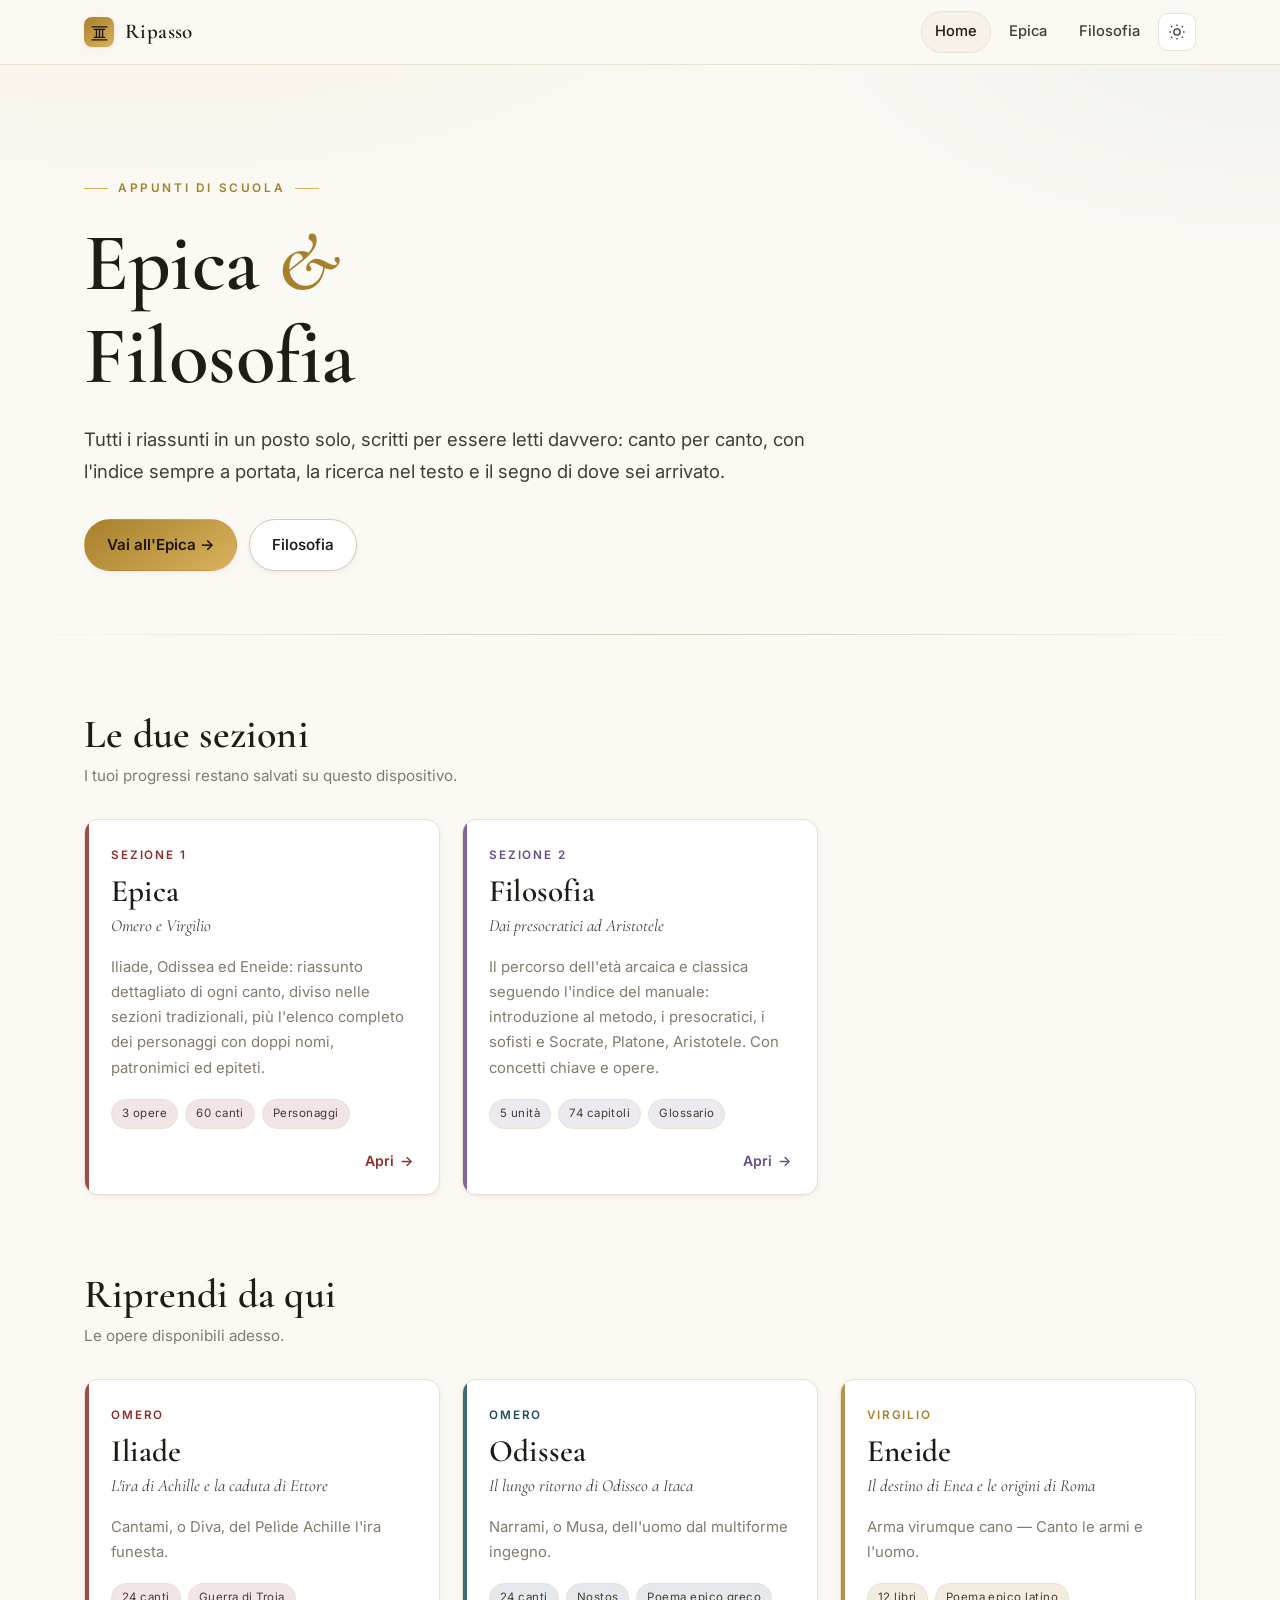
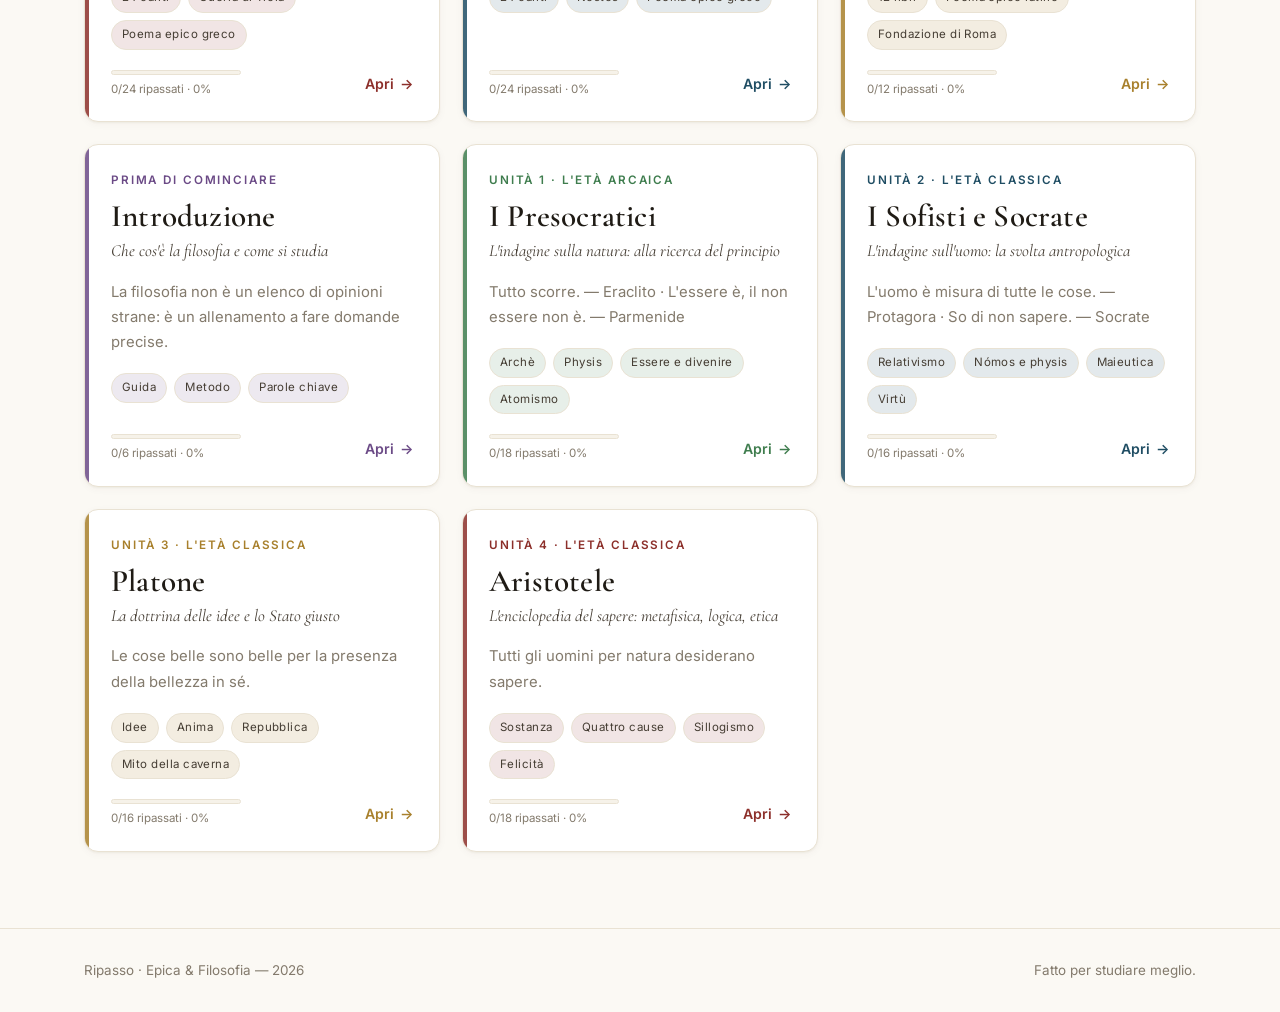
==== index.html @ 03e3e1fe "Add files via upload" ====
<!DOCTYPE html>
<html lang="it">
<head>
<meta charset="utf-8">
<meta name="viewport" content="width=device-width, initial-scale=1">
<title>Ripasso — Epica &amp; Filosofia</title>
<meta name="description" content="Riassunti di Iliade, Odissea, Eneide e appunti di filosofia, in un unico posto, comodi da leggere.">
<meta name="theme-color" content="#fbf9f4">
<link rel="preconnect" href="https://fonts.googleapis.com">
<link rel="preconnect" href="https://fonts.gstatic.com" crossorigin>
<link href="https://fonts.googleapis.com/css2?family=Cormorant+Garamond:ital,wght@0,400;0,600;0,700;1,400;1,600&family=Inter:wght@400;500;600&display=swap" rel="stylesheet">
<link rel="stylesheet" href="assets/css/style.css">
<link rel="icon" href="data:image/svg+xml,<svg xmlns='http://www.w3.org/2000/svg' viewBox='0 0 100 100'><text y='.9em' font-size='90'>🏛️</text></svg>">
</head>
<body>

<header class="site-header">
  <div class="wrap">
    <a class="brand" href="index.html"><span class="mark" aria-hidden="true"><svg viewBox="0 0 24 24" fill="none" stroke="currentColor" stroke-width="1.5" stroke-linecap="round"><path d="M3.5 5.5h17"/><path d="M6 8.5h12"/><path d="M8.5 8.5v9M12 8.5v9M15.5 8.5v9"/><path d="M6 17.5h12"/><path d="M3.5 20.5h17"/></svg></span> Ripasso</a>
    <nav class="nav">
      <a href="index.html" class="active">Home</a>
      <a href="epica.html">Epica</a>
      <a href="filosofia.html">Filosofia</a>
      <button class="icon-btn" data-toggle-tema title="Cambia tema" aria-label="Cambia tema">
        <svg class="icon-moon" viewBox="0 0 24 24" fill="none" stroke="currentColor" stroke-width="1.8"><path d="M21 12.8A9 9 0 1 1 11.2 3a7 7 0 0 0 9.8 9.8Z"/></svg>
        <svg class="icon-sun" viewBox="0 0 24 24" fill="none" stroke="currentColor" stroke-width="1.8"><circle cx="12" cy="12" r="4.2"/><path d="M12 2v2m0 16v2M4.2 4.2l1.5 1.5m12.6 12.6 1.5 1.5M2 12h2m16 0h2M4.2 19.8l1.5-1.5M18.3 5.7l1.5-1.5"/></svg>
      </button>
    </nav>
  </div>
</header>

<section class="hero">
  <div class="wrap">
    <p class="eyebrow">Appunti di scuola</p>
    <h1>Epica <em>&amp;</em><br>Filosofia</h1>
    <p class="lead">Tutti i riassunti in un posto solo, scritti per essere letti davvero: canto per canto, con l'indice sempre a portata, la ricerca nel testo e il segno di dove sei arrivato.</p>
    <div class="hero-actions">
      <a class="btn btn-primary" href="epica.html">Vai all'Epica →</a>
      <a class="btn" href="filosofia.html">Filosofia</a>
    </div>
  </div>
</section>

<section class="section">
  <div class="wrap">
    <div class="section-head">
      <div>
        <h2>Le due sezioni</h2>
        <p>I tuoi progressi restano salvati su questo dispositivo.</p>
      </div>
    </div>
    <div class="grid">
      <a class="card" href="epica.html" data-colore="rosso">
        <span class="kicker">Sezione 1</span>
        <h3>Epica</h3>
        <p class="sub">Omero e Virgilio</p>
        <p class="desc">Iliade, Odissea ed Eneide: riassunto dettagliato di ogni canto, diviso nelle sezioni tradizionali, più l'elenco completo dei personaggi con doppi nomi, patronimici ed epiteti.</p>
        <div class="tags"><span class="tag">3 opere</span><span class="tag">60 canti</span><span class="tag">Personaggi</span></div>
        <div class="card-foot"><span></span><span class="go">Apri <span>→</span></span></div>
      </a>
      <a class="card" href="filosofia.html" data-colore="viola">
        <span class="kicker">Sezione 2</span>
        <h3>Filosofia</h3>
        <p class="sub">Dai presocratici ad Aristotele</p>
        <p class="desc">Il percorso dell'età arcaica e classica seguendo l'indice del manuale: introduzione al metodo, i presocratici, i sofisti e Socrate, Platone, Aristotele. Con concetti chiave e opere.</p>
        <div class="tags"><span class="tag">5 unità</span><span class="tag">74 capitoli</span><span class="tag">Glossario</span></div>
        <div class="card-foot"><span></span><span class="go">Apri <span>→</span></span></div>
      </a>
    </div>
  </div>
</section>

<section class="section" style="padding-top:0">
  <div class="wrap">
    <div class="section-head"><div><h2>Riprendi da qui</h2><p>Le opere disponibili adesso.</p></div></div>
    <div class="grid" id="griglia-tutte"></div>
  </div>
</section>

<footer class="site-footer">
  <div class="wrap">
    <span>Ripasso · Epica &amp; Filosofia — <span data-anno></span></span>
    <span>Fatto per studiare meglio.</span>
  </div>
</footer>

<button class="top-btn" aria-label="Torna su">
  <svg viewBox="0 0 24 24" fill="none" stroke="currentColor" stroke-width="2" width="18" height="18"><path d="m6 15 6-6 6 6"/></svg>
</button>

<script src="assets/js/data-epica.js"></script>
<script src="assets/js/data-filosofia.js"></script>
<script src="assets/js/app.js"></script>
<script>
  document.addEventListener("DOMContentLoaded", () => {
    const tutte = { ...EPICA, ...FILOSOFIA };
    const ordine = [...EPICA_ORDINE, ...FILOSOFIA_ORDINE];
    renderGriglia("#griglia-tutte", tutte, ordine);
  });
</script>
</body>
</html>
---- assets/css/style.css ----
/* ============================================================
   RIPASSO — Epica & Filosofia
   Foglio di stile unico. Temi chiaro/scuro via [data-theme].
   ============================================================ */

/* ---------- Reset ---------- */
*, *::before, *::after { box-sizing: border-box; }
* { margin: 0; padding: 0; }
html { -webkit-text-size-adjust: 100%; scroll-behavior: smooth; }
img, svg { display: block; max-width: 100%; }
button, input, select { font: inherit; color: inherit; }
a { color: inherit; text-decoration: none; }
ul { list-style: none; }

/* ---------- Design tokens ---------- */
:root {
  --bg:            #fbf9f4;
  --bg-2:          #fffefb;
  --surface:       #ffffff;
  --surface-2:     #f6f2e9;
  --ink:           #1f1b15;
  --ink-2:         #453d33;
  --ink-3:         #837a6c;
  --line:          #e9e2d3;
  --line-2:        #d6cbb4;
  --gold:          #a8802c;
  --gold-soft:     #d9b25e;
  --accent:        #8c2f2a;
  --accent-2:      #1f4d63;
  --ok:            #3f7d4e;
  --shadow-sm:     0 1px 2px rgba(70,55,25,.05), 0 2px 8px rgba(70,55,25,.04);
  --shadow-md:     0 4px 12px rgba(70,55,25,.06), 0 12px 30px rgba(70,55,25,.07);
  --shadow-lg:     0 12px 40px rgba(70,55,25,.11);
  --radius:        14px;
  --radius-sm:     9px;
  --maxw:          1180px;
  --serif:         "Cormorant Garamond", "Iowan Old Style", Palatino, "Palatino Linotype", Georgia, serif;
  --sans:          "Inter", -apple-system, BlinkMacSystemFont, "Segoe UI", Roboto, Helvetica, Arial, sans-serif;
  --paper: radial-gradient(1100px 520px at 12% -12%, rgba(216,178,94,.13), transparent 62%),
           radial-gradient(900px 460px at 100% 0%, rgba(31,77,99,.05), transparent 58%);
}

[data-theme="dark"] {
  --bg:            #12100e;
  --bg-2:          #171410;
  --surface:       #1c1916;
  --surface-2:     #232019;
  --ink:           #f0e9dc;
  --ink-2:         #cabfae;
  --ink-3:         #9a8f7e;
  --line:          #302a22;
  --line-2:        #443b2e;
  --gold:          #e0b968;
  --gold-soft:     #b8934a;
  --accent:        #d8756c;
  --accent-2:      #7fb4cf;
  --ok:            #79b98a;
  --shadow-sm:     0 1px 2px rgba(0,0,0,.4);
  --shadow-md:     0 6px 18px rgba(0,0,0,.45);
  --shadow-lg:     0 18px 50px rgba(0,0,0,.55);
  --paper: radial-gradient(1200px 600px at 12% -10%, rgba(224,185,104,.10), transparent 60%),
           radial-gradient(900px 500px at 100% 0%, rgba(127,180,207,.08), transparent 55%);
}

/* Accenti tematici per opera */
[data-colore="rosso"]  { --tema: #8c2f2a; --tema-soft: rgba(140,47,42,.12); }
[data-colore="blu"]    { --tema: #1f4d63; --tema-soft: rgba(31,77,99,.12); }
[data-colore="oro"]    { --tema: #a8802c; --tema-soft: rgba(168,128,44,.14); }
[data-colore="verde"]  { --tema: #3f7d4e; --tema-soft: rgba(63,125,78,.12); }
[data-colore="viola"]  { --tema: #6b4a86; --tema-soft: rgba(107,74,134,.12); }
[data-theme="dark"] [data-colore="rosso"] { --tema: #d8756c; --tema-soft: rgba(216,117,108,.14); }
[data-theme="dark"] [data-colore="blu"]   { --tema: #7fb4cf; --tema-soft: rgba(127,180,207,.14); }
[data-theme="dark"] [data-colore="oro"]   { --tema: #e0b968; --tema-soft: rgba(224,185,104,.14); }
[data-theme="dark"] [data-colore="verde"] { --tema: #79b98a; --tema-soft: rgba(121,185,138,.14); }
[data-theme="dark"] [data-colore="viola"] { --tema: #b592d4; --tema-soft: rgba(181,146,212,.14); }

/* ---------- Base ---------- */
body {
  font-family: var(--sans);
  font-size: 16.5px;
  line-height: 1.7;
  color: var(--ink);
  background-color: var(--bg);
  background-image: var(--paper);
  background-attachment: fixed;
  -webkit-font-smoothing: antialiased;
  min-height: 100vh;
  display: flex;
  flex-direction: column;
}
::selection { background: var(--gold-soft); color: #1a1509; }
h1, h2, h3, h4 { font-family: var(--serif); font-weight: 600; line-height: 1.15; letter-spacing: .2px; }
.wrap { width: 100%; max-width: var(--maxw); margin-inline: auto; padding-inline: clamp(18px, 4vw, 34px); }

/* ---------- Header ---------- */
.site-header {
  position: sticky; top: 0; z-index: 50;
  backdrop-filter: saturate(160%) blur(14px);
  -webkit-backdrop-filter: saturate(160%) blur(14px);
  background: color-mix(in srgb, var(--bg) 82%, transparent);
  border-bottom: 1px solid var(--line);
}
.site-header .wrap { display: flex; align-items: center; gap: 22px; height: 64px; }
.brand { display: flex; align-items: center; gap: 11px; font-family: var(--serif); font-size: 1.32rem; font-weight: 600; letter-spacing: .4px; }
.brand .mark {
  width: 30px; height: 30px; flex: none; border-radius: 8px;
  display: grid; place-items: center;
  background: linear-gradient(145deg, var(--gold), var(--gold-soft));
  color: #1d1608; box-shadow: var(--shadow-sm);
}
.brand .mark svg { width: 21px; height: 21px; }
.nav { margin-left: auto; display: flex; align-items: center; gap: 4px; }
.nav a {
  padding: 8px 14px; border-radius: 999px; font-size: .92rem; font-weight: 500; color: var(--ink-2);
  transition: background .18s, color .18s;
}
.nav a:hover { background: var(--surface-2); color: var(--ink); }
.nav a.active { color: var(--ink); background: var(--surface-2); box-shadow: inset 0 0 0 1px var(--line); }
.icon-btn {
  width: 38px; height: 38px; display: grid; place-items: center;
  border: 1px solid var(--line); background: var(--surface); border-radius: 10px;
  cursor: pointer; color: var(--ink-2); transition: .18s;
}
.icon-btn:hover { color: var(--ink); border-color: var(--line-2); transform: translateY(-1px); }
.icon-btn svg { width: 18px; height: 18px; }
[data-theme="dark"] .icon-sun { display: none; }
:root:not([data-theme="dark"]) .icon-moon { display: none; }

/* ---------- Hero ---------- */
.hero { padding: clamp(56px, 9vw, 104px) 0 clamp(38px, 6vw, 64px); position: relative; overflow: hidden; }
.hero::after {
  content: ""; position: absolute; inset: auto 0 0 0; height: 1px;
  background: linear-gradient(90deg, transparent, var(--line-2), transparent);
}
.eyebrow {
  font-size: .74rem; letter-spacing: .22em; text-transform: uppercase;
  color: var(--gold); font-weight: 600; margin-bottom: 18px;
  display: inline-flex; align-items: center; gap: 10px;
}
.eyebrow::before, .eyebrow::after { content: ""; width: 24px; height: 1px; background: var(--gold-soft); }
.hero h1 { font-size: clamp(2.9rem, 7.5vw, 5.1rem); letter-spacing: -.5px; }
.hero h1 em { font-style: italic; color: var(--gold); }
.hero p.lead { font-size: clamp(1.02rem, 1.6vw, 1.16rem); color: var(--ink-2); max-width: 62ch; margin-top: 20px; }
.hero-actions { display: flex; flex-wrap: wrap; gap: 12px; margin-top: 32px; }
.btn {
  display: inline-flex; align-items: center; gap: 9px;
  padding: 12px 22px; border-radius: 999px; font-size: .95rem; font-weight: 550;
  border: 1px solid var(--line-2); background: var(--surface); color: var(--ink);
  cursor: pointer; transition: .2s; box-shadow: var(--shadow-sm);
}
.btn:hover { transform: translateY(-2px); box-shadow: var(--shadow-md); border-color: var(--gold-soft); }
.btn-primary { background: linear-gradient(145deg, var(--gold), var(--gold-soft)); color: #1d1608; border-color: transparent; font-weight: 600; }
[data-theme="dark"] .btn-primary { color: #17120a; }

/* ---------- Sezioni ---------- */
.section { padding: clamp(44px, 6vw, 76px) 0; }
.section-head { display: flex; align-items: flex-end; justify-content: space-between; gap: 24px; margin-bottom: 30px; flex-wrap: wrap; }
.section-head h2 { font-size: clamp(1.85rem, 3.4vw, 2.5rem); }
.section-head p { color: var(--ink-3); font-size: .95rem; margin-top: 6px; }

/* ---------- Griglia opere ---------- */
.grid { display: grid; gap: 22px; grid-template-columns: repeat(auto-fill, minmax(290px, 1fr)); }
.card {
  position: relative; display: flex; flex-direction: column;
  background: var(--surface); border: 1px solid var(--line); border-radius: var(--radius);
  padding: 26px 26px 22px; overflow: hidden;
  box-shadow: var(--shadow-sm); transition: transform .22s cubic-bezier(.3,.8,.4,1), box-shadow .22s, border-color .22s;
}
.card::before { content: ""; position: absolute; inset: 0 auto 0 0; width: 4px; background: var(--tema, var(--gold)); opacity: .85; }
.card:hover { transform: translateY(-4px); box-shadow: var(--shadow-md); border-color: var(--line-2); }
.card .kicker { font-size: .73rem; letter-spacing: .16em; text-transform: uppercase; color: var(--tema, var(--gold)); font-weight: 600; }
.card h3 { font-size: 1.95rem; margin: 8px 0 2px; }
.card .sub { font-family: var(--serif); font-size: 1.06rem; color: var(--ink-2); font-style: italic; }
.card .desc { font-size: .93rem; color: var(--ink-3); margin-top: 14px; }
.tags { display: flex; flex-wrap: wrap; gap: 7px; margin-top: 18px; }
.tag {
  font-size: .72rem; letter-spacing: .04em; padding: 4px 10px; border-radius: 999px;
  background: var(--tema-soft, var(--surface-2)); color: var(--ink-2); border: 1px solid var(--line);
}
.card-foot { margin-top: auto; padding-top: 20px; display: flex; align-items: center; justify-content: space-between; gap: 12px; }
.card-foot .go { font-size: .88rem; font-weight: 600; color: var(--tema, var(--gold)); display: inline-flex; align-items: center; gap: 6px; }
.card:hover .go span { transform: translateX(3px); }
.card-foot .go span { transition: transform .2s; display: inline-block; }

/* mini barra progresso nelle card */
.mini-prog { flex: 1; max-width: 130px; }
.mini-prog .bar { height: 5px; border-radius: 99px; background: var(--surface-2); overflow: hidden; border: 1px solid var(--line); }
.mini-prog .bar i { display: block; height: 100%; background: var(--tema, var(--gold)); border-radius: 99px; transition: width .4s; }
.mini-prog small { font-size: .72rem; color: var(--ink-3); display: block; margin-top: 5px; }

/* card "in arrivo" */
.card.soon { border-style: dashed; background: transparent; }
.card.soon::before { opacity: .3; }

/* ---------- Pagina opera ---------- */
.opera-hero { padding: clamp(40px, 6vw, 68px) 0 26px; position: relative; }
.crumb { font-size: .85rem; color: var(--ink-3); margin-bottom: 18px; display: flex; gap: 8px; align-items: center; }
.crumb a:hover { color: var(--tema, var(--gold)); }
.opera-hero h1 { font-size: clamp(2.6rem, 6.5vw, 4.3rem); }
.opera-hero .autore { font-size: .78rem; letter-spacing: .2em; text-transform: uppercase; color: var(--tema, var(--gold)); font-weight: 600; margin-bottom: 12px; }
.opera-hero .sub { font-family: var(--serif); font-style: italic; font-size: clamp(1.1rem, 2vw, 1.4rem); color: var(--ink-2); margin-top: 8px; }
.epigrafe {
  margin-top: 26px; padding: 16px 22px; border-left: 3px solid var(--tema, var(--gold));
  background: var(--tema-soft); border-radius: 0 10px 10px 0;
  font-family: var(--serif); font-size: 1.2rem; font-style: italic; color: var(--ink-2);
}
.meta-row { display: flex; flex-wrap: wrap; gap: 10px 26px; margin-top: 22px; font-size: .87rem; color: var(--ink-3); }
.meta-row b { color: var(--ink-2); font-weight: 600; }

/* barra progresso grande */
.progress-box {
  margin-top: 28px; padding: 16px 20px; border: 1px solid var(--line); border-radius: var(--radius);
  background: var(--surface); display: flex; align-items: center; gap: 18px; flex-wrap: wrap; box-shadow: var(--shadow-sm);
}
.progress-box .lbl { font-size: .87rem; color: var(--ink-2); font-weight: 550; }
.progress-box .track { flex: 1; min-width: 180px; height: 8px; background: var(--surface-2); border-radius: 99px; overflow: hidden; border: 1px solid var(--line); }
.progress-box .track i { display: block; height: 100%; width: 0; background: linear-gradient(90deg, var(--tema, var(--gold)), var(--gold-soft)); transition: width .45s cubic-bezier(.3,.8,.4,1); }
.progress-box .pct { font-family: var(--serif); font-size: 1.35rem; font-weight: 600; color: var(--tema, var(--gold)); min-width: 58px; text-align: right; }
.link-reset { font-size: .8rem; color: var(--ink-3); text-decoration: underline; text-underline-offset: 3px; cursor: pointer; background: none; border: none; }
.link-reset:hover { color: var(--accent); }

/* ---------- Toolbar (tabs + ricerca) ---------- */
.toolbar {
  position: sticky; top: 64px; z-index: 40; padding: 12px 0;
  background: color-mix(in srgb, var(--bg) 88%, transparent);
  backdrop-filter: blur(12px); -webkit-backdrop-filter: blur(12px);
  border-bottom: 1px solid var(--line); margin-bottom: 30px;
}
.toolbar .wrap { display: flex; align-items: center; gap: 12px; flex-wrap: wrap; }
.tabs { display: flex; gap: 4px; background: var(--surface-2); padding: 4px; border-radius: 999px; border: 1px solid var(--line); }
.tabs button {
  padding: 7px 18px; border: none; background: none; border-radius: 999px;
  font-size: .89rem; font-weight: 550; color: var(--ink-3); cursor: pointer; transition: .18s; white-space: nowrap;
}
.tabs button[aria-selected="true"] { background: var(--surface); color: var(--ink); box-shadow: var(--shadow-sm); }
.search {
  position: relative; flex: 1; min-width: 190px; max-width: 380px; margin-left: auto;
}
.search input {
  width: 100%; padding: 10px 38px 10px 38px; border-radius: 999px;
  border: 1px solid var(--line); background: var(--surface); font-size: .9rem; outline: none; transition: .18s;
}
.search input:focus { border-color: var(--tema, var(--gold)); box-shadow: 0 0 0 3px var(--tema-soft); }
.search svg { position: absolute; left: 13px; top: 50%; transform: translateY(-50%); width: 16px; height: 16px; color: var(--ink-3); }
.search kbd {
  position: absolute; right: 12px; top: 50%; transform: translateY(-50%);
  font-family: var(--sans); font-size: .68rem; color: var(--ink-3);
  border: 1px solid var(--line); border-radius: 5px; padding: 1px 6px; background: var(--surface-2);
}
.search input:focus ~ kbd { opacity: 0; }
.toolbar .ghost { font-size: .84rem; color: var(--ink-3); background: none; border: none; cursor: pointer; padding: 8px 10px; border-radius: 8px; }
.toolbar .ghost:hover { color: var(--ink); background: var(--surface-2); }

/* ---------- Layout contenuto ---------- */
.layout { display: grid; grid-template-columns: 240px 1fr; gap: 44px; align-items: start; padding-bottom: 80px; }
.sidebar { position: sticky; top: 136px; max-height: calc(100vh - 160px); overflow-y: auto; padding-right: 6px; }
.sidebar h4 { font-size: .74rem; letter-spacing: .16em; text-transform: uppercase; color: var(--ink-3); font-family: var(--sans); font-weight: 600; margin-bottom: 12px; }
.sidebar ul { display: flex; flex-direction: column; gap: 1px; margin-bottom: 22px; }
.sidebar a {
  display: flex; align-items: center; gap: 9px; padding: 5px 10px; border-radius: 7px;
  font-size: .87rem; color: var(--ink-3); transition: .15s; border-left: 2px solid transparent;
}
.sidebar a:hover { color: var(--ink); background: var(--surface-2); }
.sidebar a.is-active { color: var(--tema, var(--gold)); border-left-color: var(--tema, var(--gold)); background: var(--tema-soft); font-weight: 550; }
.sidebar a .num { font-family: var(--serif); font-size: .95rem; min-width: 30px; color: var(--ink-3); }
.sidebar a.done .num::after { content: " ✓"; color: var(--ok); font-size: .8rem; }
.sidebar::-webkit-scrollbar { width: 6px; }
.sidebar::-webkit-scrollbar-thumb { background: var(--line-2); border-radius: 99px; }

/* ---------- Parti e canti ---------- */
.parte { margin-bottom: 46px; scroll-margin-top: 140px; }
.parte-head { margin-bottom: 20px; padding-bottom: 12px; border-bottom: 1px solid var(--line); }
.parte-head h2 { font-size: clamp(1.5rem, 2.6vw, 1.95rem); }
.parte-head span { font-size: .82rem; letter-spacing: .12em; text-transform: uppercase; color: var(--ink-3); }

.canto {
  border: 1px solid var(--line); border-radius: var(--radius); background: var(--surface);
  margin-bottom: 12px; overflow: hidden; transition: border-color .2s, box-shadow .2s;
  scroll-margin-top: 140px;
}
.canto:hover { border-color: var(--line-2); }
.canto.open { border-color: var(--tema, var(--gold)); box-shadow: var(--shadow-md); }
.canto-head {
  display: flex; align-items: center; gap: 16px; width: 100%; text-align: left;
  padding: 16px 20px; background: none; border: none; cursor: pointer;
}
.canto-num {
  flex: none; width: 46px; height: 46px; border-radius: 11px; display: grid; place-items: center;
  font-family: var(--serif); font-size: 1.15rem; font-weight: 600;
  background: var(--tema-soft); color: var(--tema, var(--gold)); border: 1px solid var(--line);
}
.canto.done .canto-num { background: var(--ok); color: #fff; border-color: transparent; }
.canto-title { flex: 1; min-width: 0; }
.canto-title strong { display: block; font-family: var(--serif); font-size: 1.28rem; font-weight: 600; line-height: 1.25; }
.canto-title small { font-size: .8rem; color: var(--ink-3); letter-spacing: .06em; text-transform: uppercase; }
.chev { flex: none; width: 18px; height: 18px; color: var(--ink-3); transition: transform .25s; }
.canto.open .chev { transform: rotate(180deg); color: var(--tema, var(--gold)); }
.canto-body { display: none; padding: 0 20px 20px 82px; }
.canto.open .canto-body { display: block; animation: fade .28s ease both; }
@keyframes fade { from { opacity: 0; transform: translateY(-6px); } to { opacity: 1; transform: none; } }
.canto-body p { font-family: var(--serif); font-size: 1.17rem; line-height: 1.72; color: var(--ink-2); }
.canto-actions { margin-top: 16px; display: flex; align-items: center; gap: 12px; flex-wrap: wrap; }
.check {
  display: inline-flex; align-items: center; gap: 8px; font-size: .85rem; color: var(--ink-3);
  border: 1px solid var(--line); background: var(--surface-2); padding: 6px 14px; border-radius: 999px; cursor: pointer; transition: .18s;
}
.check:hover { border-color: var(--ok); color: var(--ink); }
.canto.done .check { background: color-mix(in srgb, var(--ok) 15%, transparent); border-color: var(--ok); color: var(--ok); font-weight: 550; }
.check .box { width: 15px; height: 15px; border: 1.5px solid currentColor; border-radius: 4px; display: grid; place-items: center; font-size: .7rem; }
mark { background: var(--gold-soft); color: #201802; border-radius: 3px; padding: 0 2px; }
[data-theme="dark"] mark { background: rgba(224,185,104,.35); color: var(--ink); }

/* ---------- Personaggi ---------- */
.nota {
  padding: 16px 20px; border-radius: var(--radius); background: var(--surface-2);
  border: 1px solid var(--line); font-size: .93rem; color: var(--ink-2); margin-bottom: 30px;
}
.gruppo { margin-bottom: 38px; scroll-margin-top: 140px; }
.gruppo > h3 { font-size: 1.5rem; margin-bottom: 6px; }
.gruppo > .g-nota { font-size: .88rem; color: var(--ink-3); margin-bottom: 16px; font-style: italic; }
.pers-grid { display: grid; gap: 12px; grid-template-columns: repeat(auto-fill, minmax(280px, 1fr)); }
.pers {
  border: 1px solid var(--line); border-radius: var(--radius-sm); background: var(--surface);
  padding: 15px 17px; transition: .2s;
}
.pers:hover { border-color: var(--tema, var(--gold)); transform: translateY(-2px); box-shadow: var(--shadow-sm); }
.pers h4 { font-size: 1.22rem; }
.pers .alt { display: flex; flex-wrap: wrap; gap: 5px; margin: 7px 0 9px; }
.pers .alt span {
  font-size: .71rem; padding: 2px 8px; border-radius: 999px;
  background: var(--tema-soft); color: var(--tema, var(--gold)); border: 1px solid var(--line); font-weight: 550;
}
.pers p { font-size: .89rem; color: var(--ink-3); line-height: 1.6; }

/* ---------- Empty state ---------- */
.empty {
  text-align: center; padding: clamp(50px, 9vw, 90px) 26px; border: 1.5px dashed var(--line-2);
  border-radius: var(--radius); background: var(--surface); color: var(--ink-3);
}
.empty .big { font-size: 2.6rem; margin-bottom: 12px; }
.empty h3 { font-size: 1.6rem; color: var(--ink); margin-bottom: 10px; }
.empty p { max-width: 52ch; margin-inline: auto; font-size: .95rem; }
.empty code { background: var(--surface-2); border: 1px solid var(--line); padding: 2px 7px; border-radius: 6px; font-size: .86em; }

/* ---------- Footer ---------- */
.site-footer {
  margin-top: auto; border-top: 1px solid var(--line); padding: 30px 0;
  font-size: .84rem; color: var(--ink-3);
}
.site-footer .wrap { display: flex; justify-content: space-between; gap: 16px; flex-wrap: wrap; align-items: center; }
.site-footer a:hover { color: var(--gold); }

/* ---------- Torna su ---------- */
.top-btn {
  position: fixed; right: 22px; bottom: 22px; z-index: 45;
  width: 44px; height: 44px; border-radius: 50%; display: grid; place-items: center;
  background: var(--surface); border: 1px solid var(--line-2); box-shadow: var(--shadow-md);
  cursor: pointer; color: var(--ink-2); opacity: 0; pointer-events: none; transform: translateY(10px); transition: .25s;
}
.top-btn.show { opacity: 1; pointer-events: auto; transform: none; }
.top-btn:hover { color: var(--gold); border-color: var(--gold-soft); }

/* ---------- Lettura tipo "pagina di libro" ---------- */
.canto-body { max-width: 74ch; }
.canto-body p + p { margin-top: .85em; }
.canto-body p strong { color: var(--ink); font-weight: 600; }
.canto-body p em { color: var(--ink); }

/* capolettera sul primo paragrafo */
.canto.open .canto-body p.primo::first-letter {
  float: left; font-family: var(--serif); font-size: 3.1em; line-height: .82;
  font-weight: 600; color: var(--tema, var(--gold));
  padding: .06em .1em 0 0; margin-right: .03em;
}

/* riquadro "in due parole" */
.chiave {
  display: flex; gap: 11px; align-items: flex-start;
  padding: 12px 16px; margin-bottom: 18px; border-radius: 10px;
  background: var(--tema-soft); border: 1px solid var(--line);
  font-family: var(--sans); font-size: .92rem; line-height: 1.55; color: var(--ink-2);
}
.chiave b { flex: none; color: var(--tema, var(--gold)); font-weight: 600; letter-spacing: .04em; font-size: .74rem; text-transform: uppercase; padding-top: .18em; }

/* elenco puntato dentro un paragrafo (righe che iniziano con "- ") */
.canto-body ul.punti { margin: .7em 0 .2em; display: flex; flex-direction: column; gap: .38em; }
.canto-body ul.punti li {
  position: relative; padding-left: 1.15em; font-family: var(--serif); font-size: 1.1rem; color: var(--ink-2);
}
.canto-body ul.punti li::before {
  content: "◆"; position: absolute; left: 0; top: -.05em; font-size: .62em; color: var(--tema, var(--gold));
}

/* opere / date accanto al titolo */
.canto-title .opera-nota { display: block; font-family: var(--serif); font-style: italic; font-size: .95rem; color: var(--ink-3); margin-top: 2px; }

/* ---------- Responsive ---------- */
@media (max-width: 900px) {
  .layout { grid-template-columns: 1fr; gap: 0; }
  .sidebar { display: none; }
  .canto-body { padding-left: 20px; }
}
@media (max-width: 620px) {
  body { font-size: 16px; }
  .site-header .wrap { height: 58px; gap: 10px; }
  .nav a { padding: 7px 10px; font-size: .86rem; }
  .brand span.full { display: none; }
  .toolbar { top: 58px; }
  .search { margin-left: 0; max-width: none; }
  .search kbd { display: none; }
  .canto-head { padding: 13px 15px; gap: 12px; }
  .canto-num { width: 40px; height: 40px; font-size: 1rem; }
  .canto-title strong { font-size: 1.12rem; }
  .canto-body p { font-size: 1.08rem; }
  .progress-box { gap: 12px; }
}
@media (prefers-reduced-motion: reduce) {
  *, *::before, *::after { animation: none !important; transition: none !important; scroll-behavior: auto; }
}
@media print {
  .site-header, .toolbar, .sidebar, .top-btn, .site-footer, .canto-actions, .progress-box { display: none !important; }
  .canto-body { display: block !important; }
  body { background: #fff; }
}
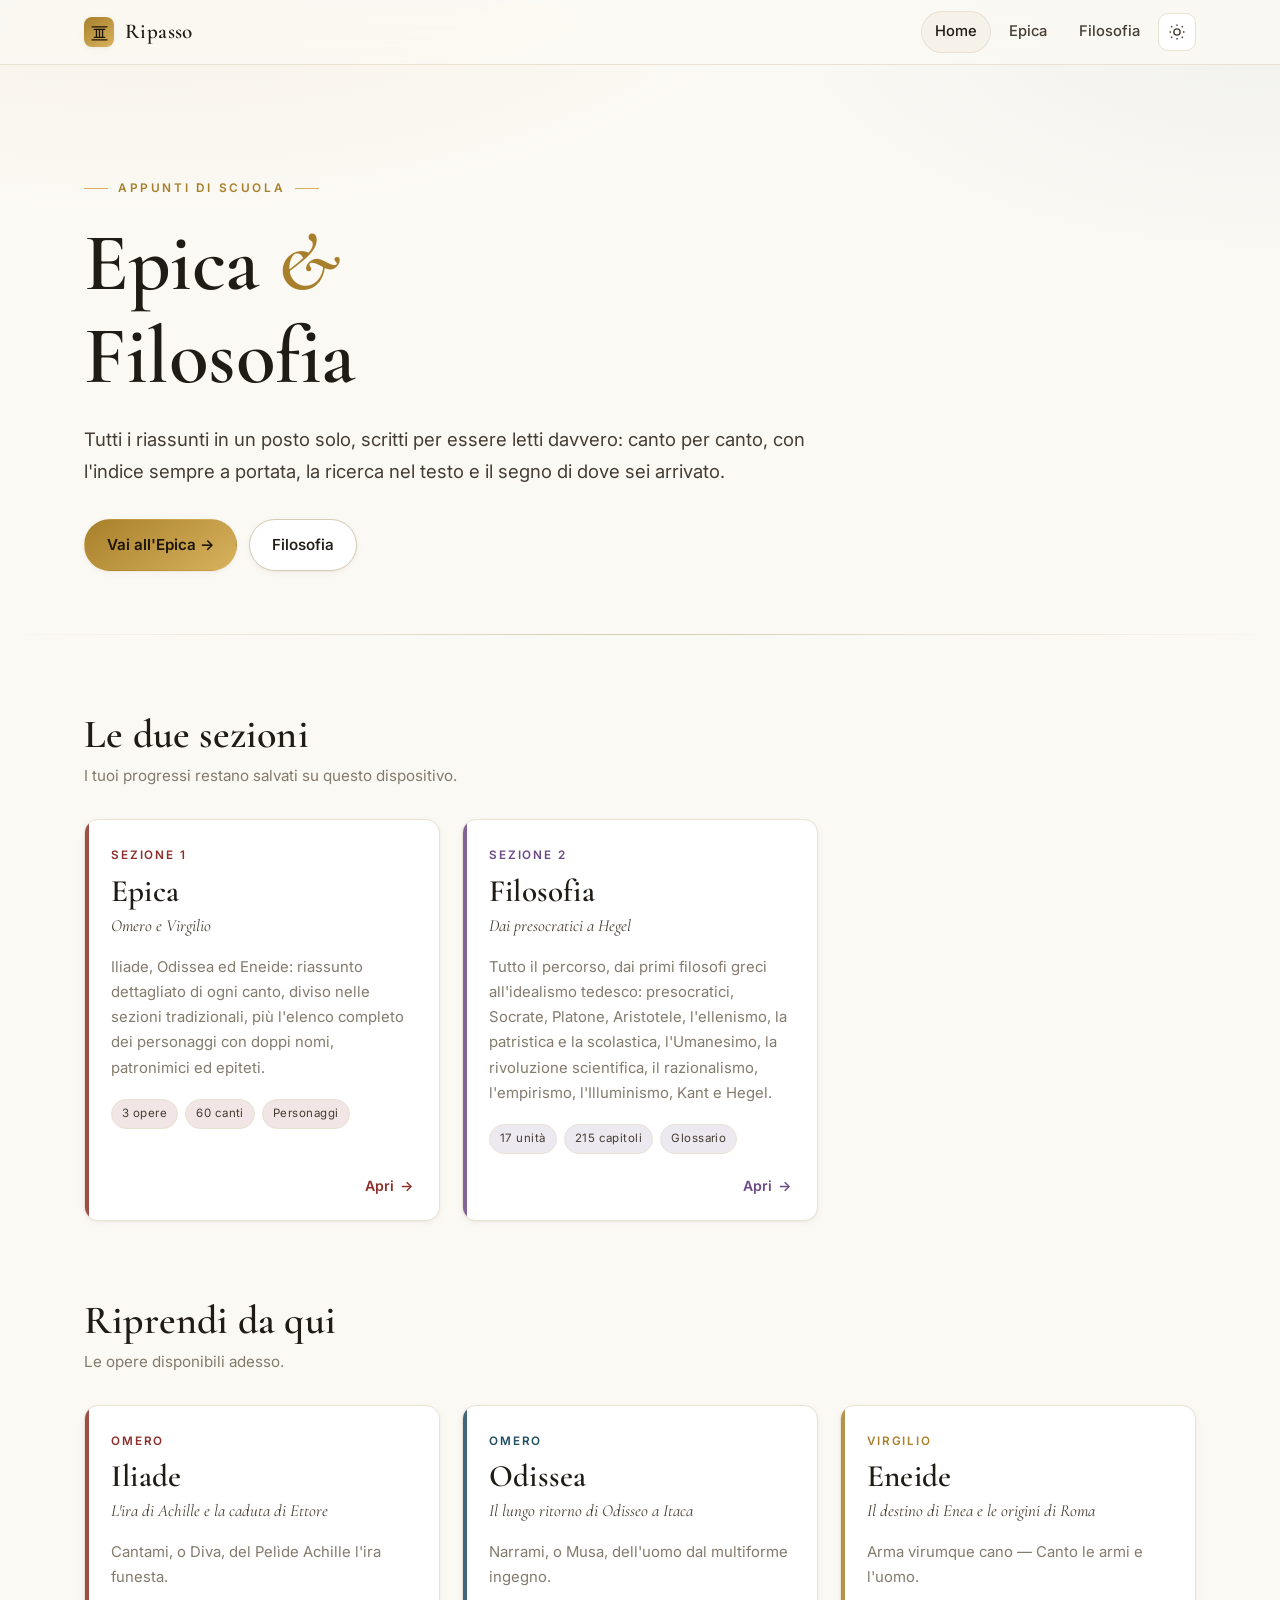
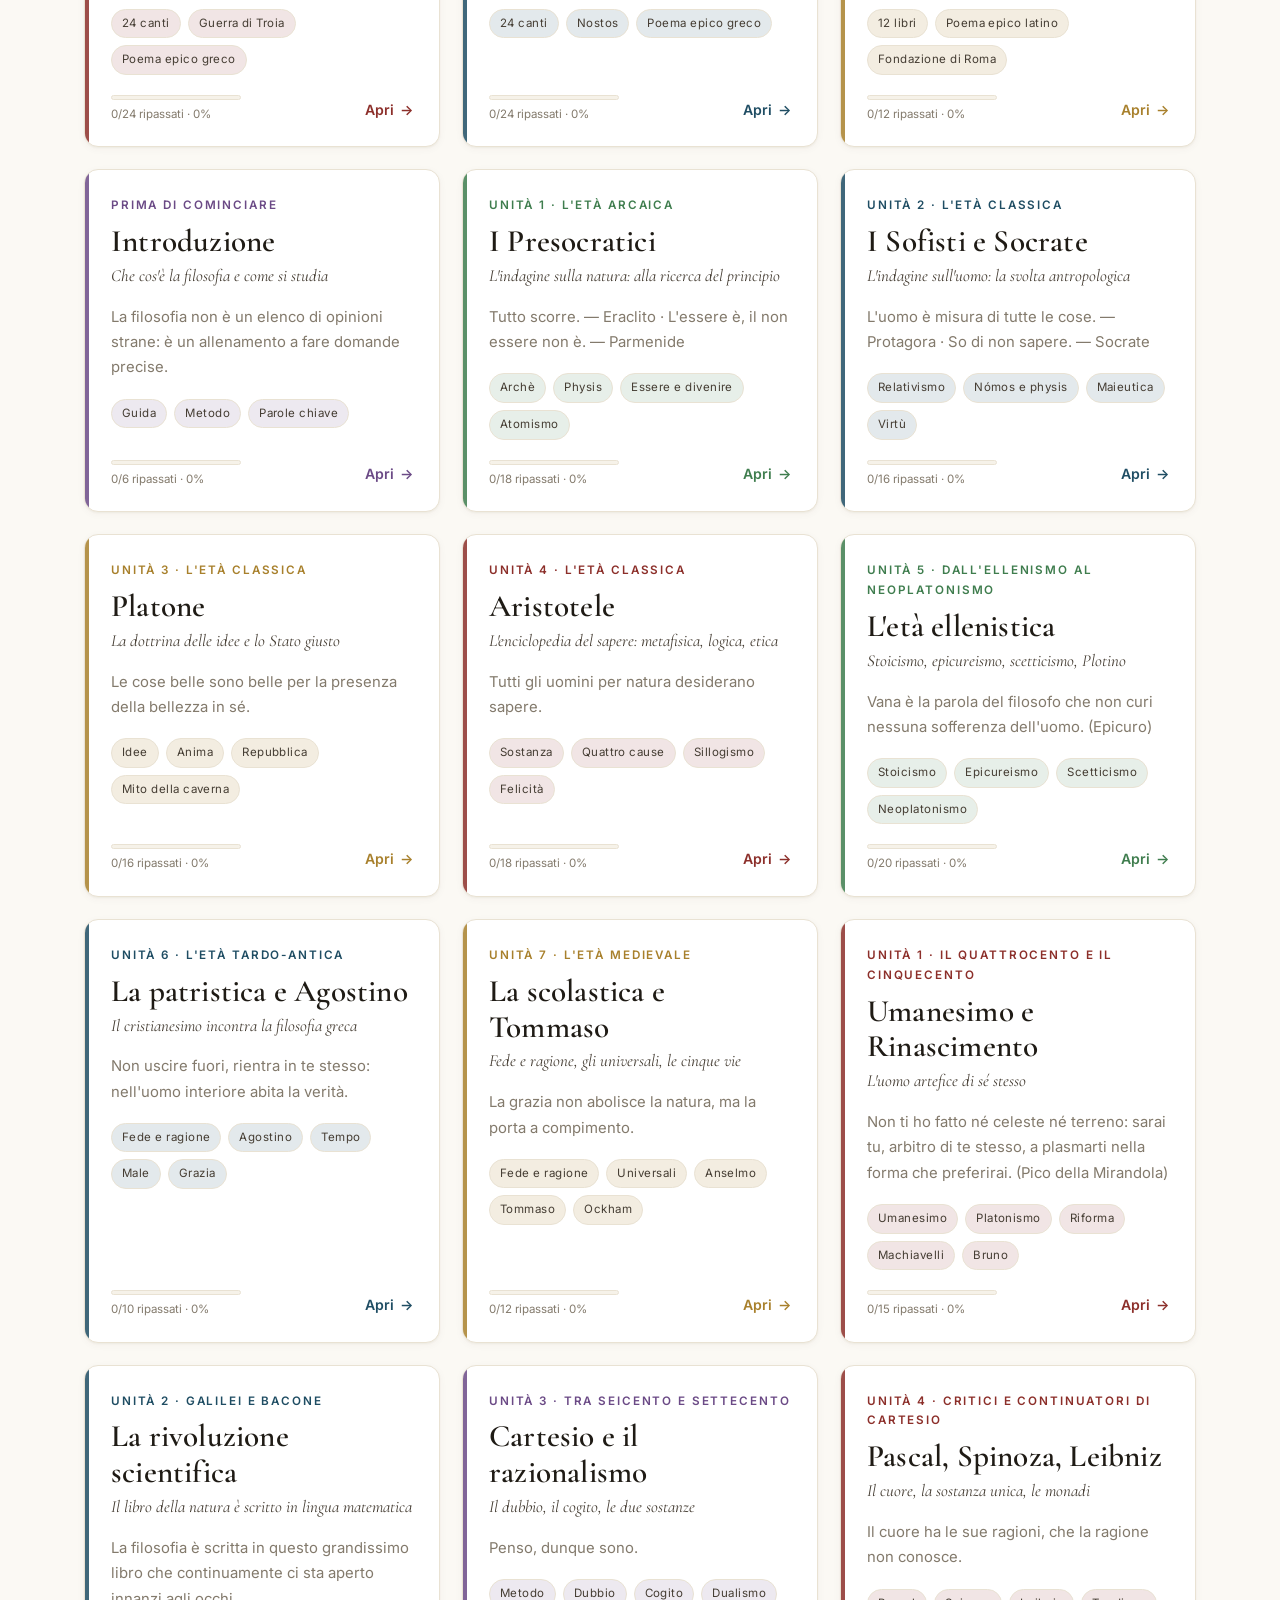
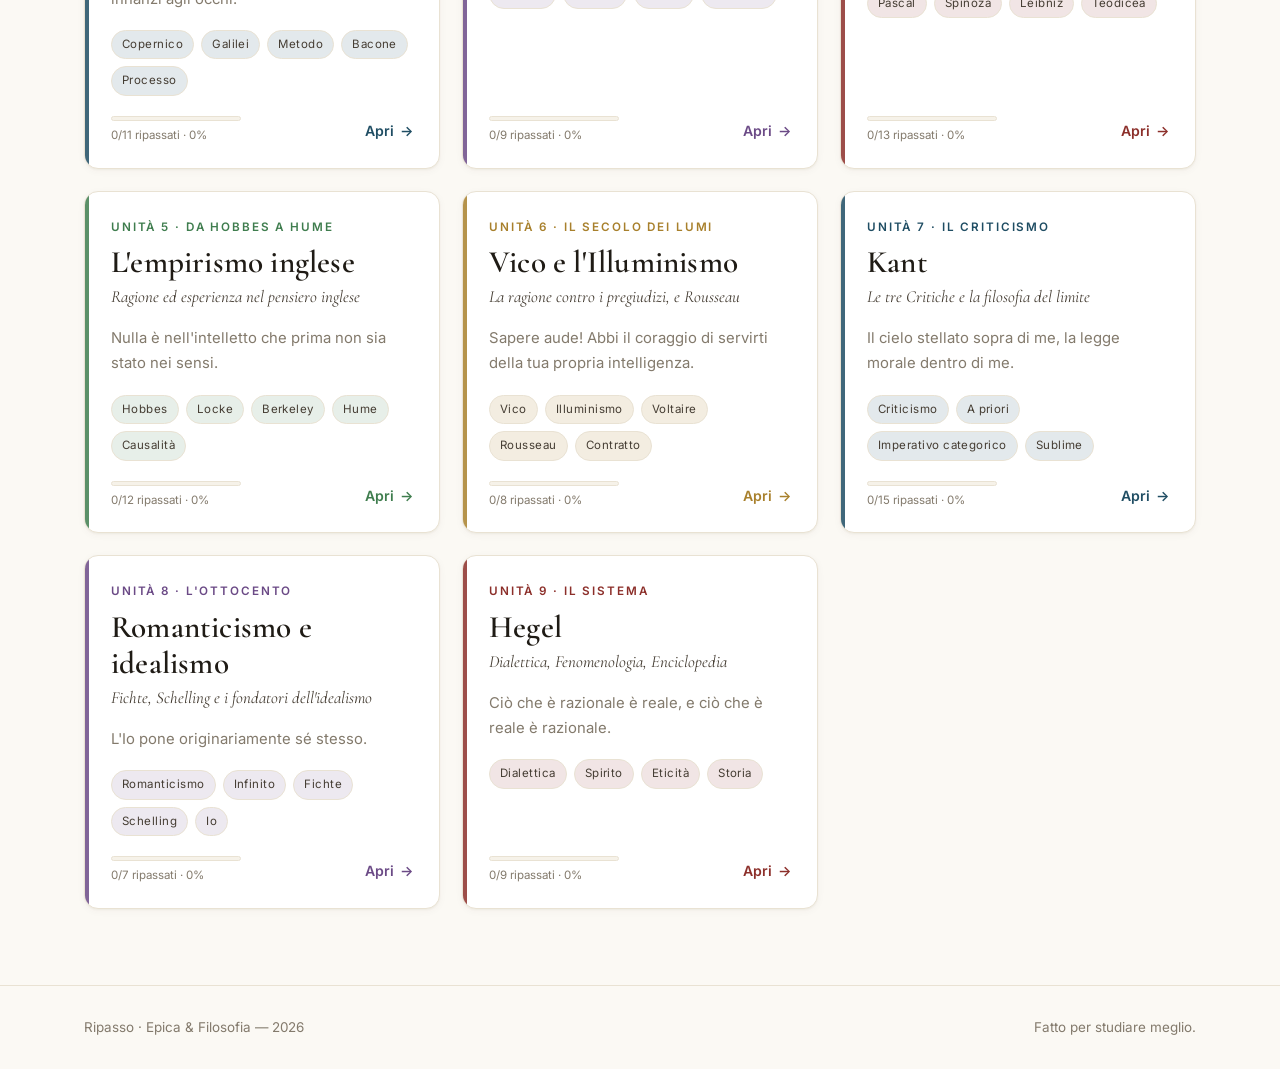
==== commit 40b1d230: "Filosofia: dall'ellenismo a Hegel, 12 nuove unità Sviluppa i contenuti dei tre volumi di Abbagnano-F" ====
--- a/index.html
+++ b/index.html
@@ -4,7 +4,7 @@
 <meta charset="utf-8">
 <meta name="viewport" content="width=device-width, initial-scale=1">
 <title>Ripasso — Epica &amp; Filosofia</title>
-<meta name="description" content="Riassunti di Iliade, Odissea, Eneide e appunti di filosofia, in un unico posto, comodi da leggere.">
+<meta name="description" content="Riassunti di Iliade, Odissea, Eneide e tutta la filosofia dai presocratici a Hegel, in un unico posto.">
 <meta name="theme-color" content="#fbf9f4">
 <link rel="preconnect" href="https://fonts.googleapis.com">
 <link rel="preconnect" href="https://fonts.gstatic.com" crossorigin>
@@ -61,9 +61,9 @@
       <a class="card" href="filosofia.html" data-colore="viola">
         <span class="kicker">Sezione 2</span>
         <h3>Filosofia</h3>
-        <p class="sub">Dai presocratici ad Aristotele</p>
-        <p class="desc">Il percorso dell'età arcaica e classica seguendo l'indice del manuale: introduzione al metodo, i presocratici, i sofisti e Socrate, Platone, Aristotele. Con concetti chiave e opere.</p>
-        <div class="tags"><span class="tag">5 unità</span><span class="tag">74 capitoli</span><span class="tag">Glossario</span></div>
+        <p class="sub">Dai presocratici a Hegel</p>
+        <p class="desc">Tutto il percorso, dai primi filosofi greci all'idealismo tedesco: presocratici, Socrate, Platone, Aristotele, l'ellenismo, la patristica e la scolastica, l'Umanesimo, la rivoluzione scientifica, il razionalismo, l'empirismo, l'Illuminismo, Kant e Hegel.</p>
+        <div class="tags"><span class="tag">17 unità</span><span class="tag">215 capitoli</span><span class="tag">Glossario</span></div>
         <div class="card-foot"><span></span><span class="go">Apri <span>→</span></span></div>
       </a>
     </div>
@@ -90,6 +90,9 @@
 
 <script src="assets/js/data-epica.js"></script>
 <script src="assets/js/data-filosofia.js"></script>
+<script src="assets/js/data-filosofia-1b.js"></script>
+<script src="assets/js/data-filosofia-2a.js"></script>
+<script src="assets/js/data-filosofia-2b.js"></script>
 <script src="assets/js/app.js"></script>
 <script>
   document.addEventListener("DOMContentLoaded", () => {
